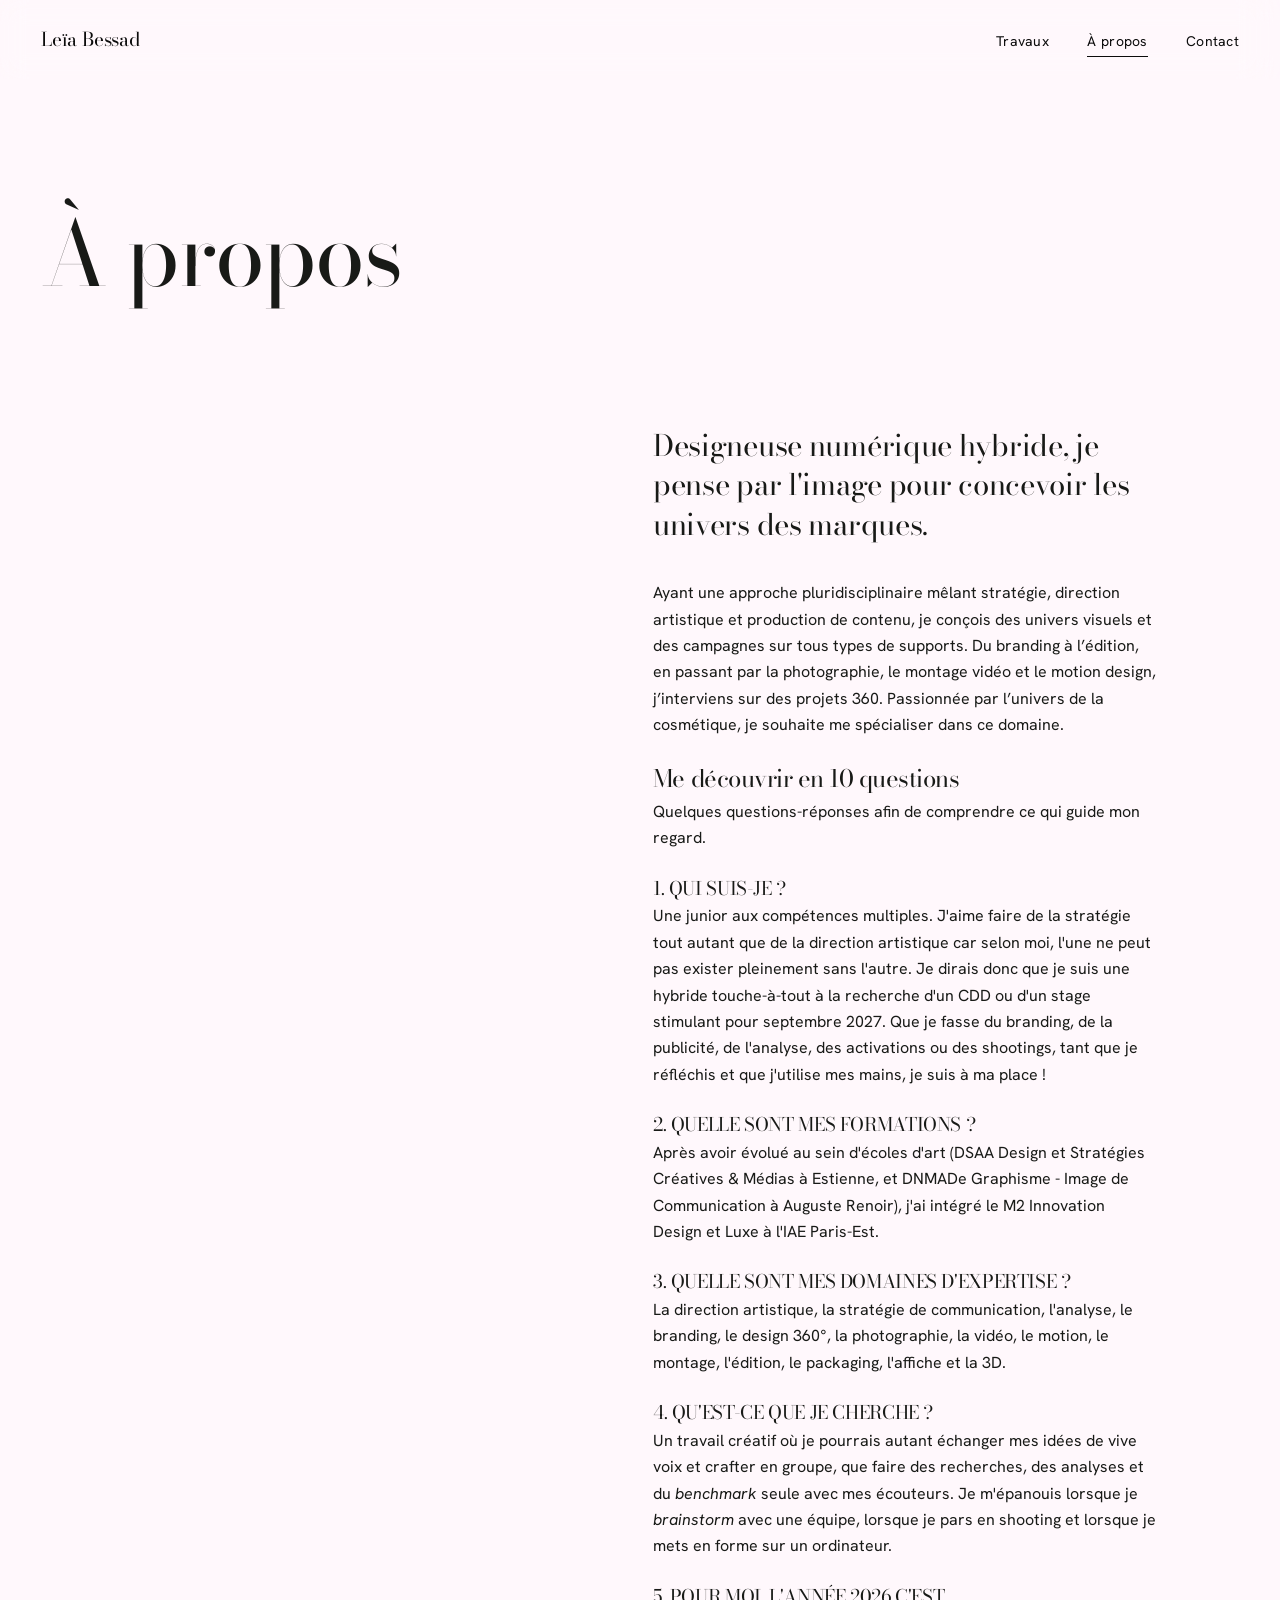
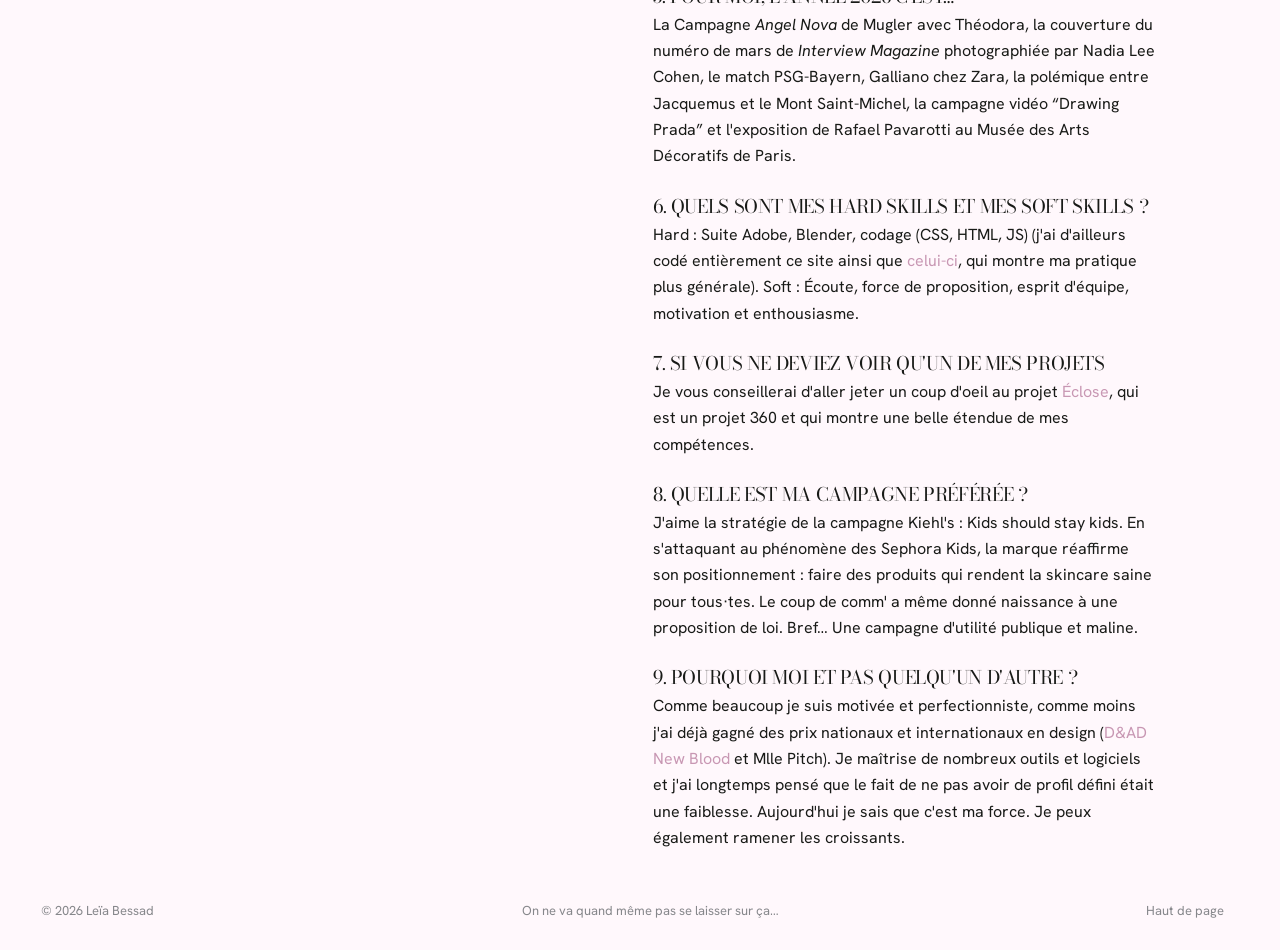
==== a-propos.html @ b6fd4391 "Create a-propos.html" ====
<!doctype html><html lang="fr"><head><meta charset="utf-8"><meta name="viewport" content="width=device-width,initial-scale=1">
    <link rel="preconnect" href="https://fonts.googleapis.com"><link rel="preconnect" href="https://fonts.gstatic.com" crossorigin>
<link href="https://fonts.googleapis.com/css2?family=Bodoni+Moda:ital,opsz,wght@0,6..96,400;1,6..96,400&family=Hanken+Grotesk:wght@300;400;500&display=swap" rel="stylesheet"><link rel="stylesheet" href="css/style.css">
<title>À propos de moi</title></head>
<body data-page="about" id="top"><main>
<section class="wrap head"><h1><span class="line"><span>À propos</span></span></h1></section>
<section class="wrap split">
<div class="portrait"><img src="photos/leyo3leger.png" alt="Portrait" onerror="this.remove()"></div></div>
<div class="txt reveal-t">
<p>Designeuse numérique hybride, je pense par l'image pour concevoir les univers des marques.</p>
<p>Ayant une approche pluridisciplinaire mêlant stratégie, direction artistique et production de contenu, je conçois des univers visuels et des campagnes sur tous types de supports.
    Du branding à l’édition, en passant par la photographie, le montage vidéo et le motion design, j’interviens sur des projets 360.
    Passionnée par l’univers de la cosmétique, je souhaite me spécialiser dans ce domaine.</p>

    <section data-mode="accordeon">
        <div class="faq-head reveal-t"><h2>Me découvrir en 10 questions</h2><p>Quelques questions-réponses afin de comprendre ce qui guide mon regard.</p></div>
        <div class="qa reveal-t open">
        <h3 class="q">1. QUI SUIS-JE ?</h3>
        <p class="reponse">Une junior aux compétences multiples.
            J'aime faire de la stratégie tout autant que de la direction artistique car selon moi, l'une ne peut pas exister pleinement sans l'autre. Je dirais donc que je suis une hybride 
            touche-à-tout à la recherche d'un CDD ou d'un stage stimulant pour septembre 2027.
            Que je fasse du branding, de la publicité, de l'analyse, des activations ou des shootings, tant que je réfléchis et que j'utilise mes mains, je suis à ma place !</p>
        </div>

        <div class="qa reveal-t">
        <h3 class="q">2. QUELLE SONT MES FORMATIONS ?</h3>
        <p class="reponse">Après avoir évolué au sein d'écoles d'art (DSAA Design et Stratégies Créatives & Médias à Estienne, et DNMADe Graphisme -
            Image de Communication à Auguste Renoir), j'ai intégré le M2 Innovation Design et Luxe à l'IAE Paris-Est.</p>
        </div>

        <div class="qa reveal-t">
            <h3 class="q">3. QUELLE SONT MES DOMAINES D'EXPERTISE ?</h3>
            <p class="reponse">La direction artistique, la stratégie de communication, l'analyse, le branding, le design 360°, 
                la photographie, la vidéo, le motion, le montage, l'édition, le packaging, l'affiche et la 3D.</p>
            </div>



        <div class="qa reveal-t">
            <h3 class="q">4. QU'EST-CE QUE JE CHERCHE ?</h3>
            <p class="reponse">Un travail créatif où je pourrais autant échanger mes idées de vive voix et crafter en groupe, 
                que faire des recherches, des analyses et du <i>benchmark</i> seule avec mes écouteurs. Je m'épanouis lorsque je <i>brainstorm</i> avec une équipe, 
                lorsque je pars en shooting et lorsque je mets en forme sur un ordinateur.</p>
            </div>

         <div class="qa reveal-t">
             <h3 class="q">5. POUR MOI, L'ANNÉE 2026 C'EST…</h3>
             <p class="reponse">La Campagne <i>Angel Nova</i> de Mugler avec Théodora, la couverture du numéro 
                de mars de <i>Interview Magazine</i> photographiée par Nadia Lee Cohen, le match PSG-Bayern, Galliano chez Zara, la polémique entre 
                Jacquemus et le Mont Saint-Michel, la campagne vidéo “Drawing Prada” et l'exposition de Rafael Pavarotti au Musée des Arts Décoratifs de Paris.</p>
             </div>

        <div class="qa reveal-t">
            <h3 class="q">6. QUELS SONT MES HARD SKILLS ET MES SOFT SKILLS ?</h3>
            <p class="reponse">Hard : Suite Adobe, Blender, codage (CSS, HTML, JS) (j'ai d'ailleurs codé entièrement ce site ainsi que 
                 <a href="https://leiabessad.github.io/leiaportfolio.github.io/index.html" target="_blank">celui-ci</a>, qui montre ma pratique plus générale).
                 Soft : Écoute, force de proposition, esprit d'équipe, motivation et enthousiasme.</p>
            </div>

            <div class="qa reveal-t">
                <h3 class="q">7. SI VOUS NE DEVIEZ VOIR QU'UN DE MES PROJETS</h3>
                <p class="reponse">Je vous conseillerai d'aller jeter un coup d'oeil au projet
                     <a href="https://leiabessad.github.io/portfolio.github.io/projet-eclose.html" target="_blank">Éclose</a>, qui est un projet
                      360 et qui montre une belle étendue de mes compétences.</p>
                </div>

            <div class="qa reveal-t">
                 <h3 class="q">8. QUELLE EST MA CAMPAGNE PRÉFÉRÉE ?</h3>
                 <p class="reponse">J'aime la stratégie de la campagne Kiehl's : Kids should stay kids.
                    En s'attaquant au phénomène des Sephora Kids, la marque réaffirme son positionnement : faire des produits qui rendent la skincare saine pour tous·tes.
                    Le coup de comm' a même donné naissance à une proposition de loi. Bref… Une campagne d'utilité publique et maline.</p>
                 </div>

             <div class="qa reveal-t">
                <h3 class="q">9. POURQUOI MOI ET PAS QUELQU'UN D'AUTRE ?</h3>
                   <p class="reponse">Comme beaucoup je suis motivée et perfectionniste, comme moins j'ai déjà gagné des prix nationaux et internationaux en design
                     (<a href="https://www.dandad.org/work/new-blood-archive/aint-your-mayo" target="_blank">D&AD New Blood</a> et Mlle Pitch). Je maîtrise
                    de nombreux outils et logiciels et j'ai longtemps pensé que le fait de ne pas avoir de profil défini était une faiblesse. Aujourd'hui 
                    je sais que c'est ma force. Je peux également ramener les croissants.</p>
                </div>

                


    

        

</div></section>

<!-- ===== ME DÉCOUVRIR EN 10 QUESTIONS =====
 - data-mode="liste"     : toutes les réponses sont visibles tout de suite
 - data-mode="accordeon" : on clique sur une question pour afficher sa réponse
   (change juste ce mot pour comparer les deux)
 - Pour chaque question : modifie le texte entre <h3 class="q"> et </h3>, puis la réponse entre <div class="a"> et </div>.
 - La numérotation 01, 02, 03... est automatique. Pour AJOUTER une question : copie un bloc <div class="qa reveal-t"> ... </div> entier.
   Pour en SUPPRIMER une : supprime le bloc entier.
 - En mode accordéon, ajoute la classe open pour qu'une question soit ouverte dès l'arrivée : <div class="qa reveal-t open"> -->


</section>
</main>
<script src="js/main.js"></script></body></html>
---- css/style.css ----
:root{--bg:#fff8fc;--ink:#181a17;--mute:#86878b;--gold:#c897b3b6;--line:rgba(23,24,26,.15);--ease:cubic-bezier(.76,0,.24,1);--out:cubic-bezier(.16,1,.3,1);--pad:clamp(20px,3.2vw,52px);--serif:'Bodoni Moda','Didot',serif;--sans:'Hanken Grotesk',system-ui,sans-serif}
*{box-sizing:border-box;margin:0;padding:0}
html{-webkit-text-size-adjust:100%}
body{background:var(--bg);color:var(--ink);font:400 16px/1.65 var(--sans);-webkit-font-smoothing:antialiased;overflow-x:hidden}
a{color:inherit;text-decoration:none}img{display:block;width:100%;height:100%;object-fit:cover}
::selection{background:var(--gold);color:#fff}
:focus-visible{outline:1px solid var(--gold);outline-offset:6px}
@media(pointer:fine){html,a,button{cursor:none}}

/* header */
/* header */
.top {
    position: fixed;
    inset: 0 0 auto;
    z-index: 50;
    display: flex;
    justify-content: space-between;
    align-items: baseline;
    padding: 24px var(--pad);

    color: #0c0c0c;

    /* Fond transparent + effet verre dépoli */
    background: rgba(255, 255, 255, 0.03);
    backdrop-filter: blur(12px);
    -webkit-backdrop-filter: blur(12px);

    /* Suppression du mode de fusion */
    mix-blend-mode: normal;

    pointer-events: none;
    transition: transform .8s var(--out), padding .7s var(--out);
}
.top.scrolled{padding-top:14px;padding-bottom:14px}
.top.hide{transform:translateY(-110%)}
.top::before,.top .bar{position:absolute;left:var(--pad);bottom:0;height:1px;width:calc(100% - 2*var(--pad));background:currentColor}
.top::before{content:"";opacity:0;transition:opacity .6s}
.top.scrolled::before{opacity:.22}
.top .bar{transform:scaleX(var(--p,0));transform-origin:left;opacity:0;transition:opacity .6s}
.top.scrolled .bar{opacity:.9}
.top a{pointer-events:auto;font-size:14px;letter-spacing:.02em;position:relative;display:inline-block}
.top .logo{display:inline-flex;align-items:baseline;font-family:var(--serif);font-size:19px;letter-spacing:-.01em}
.top .logo em{display:inline-flex;align-items:center;margin-left:18px;font:400 12px var(--sans);letter-spacing:.04em;opacity:.6;transition:opacity .5s}
.top .logo em::before{content:"";width:22px;height:1px;margin-right:12px;background:currentColor;transition:width .8s var(--out)}
.top .logo:hover em{opacity:1}.top .logo:hover em::before{width:46px}
.top nav{display:flex;gap:clamp(20px,3vw,44px)}
.top nav a::after{content:"";position:absolute;left:0;right:0;bottom:-4px;height:1px;background:currentColor;transform:scaleX(0);transform-origin:right;transition:transform .6s var(--out)}
.top nav a:hover::after,.top nav a.on::after{transform:scaleX(1);transform-origin:left;}
@media(max-width:820px){.top .logo em{display:none}}

/* cursor + curtain */
.cursor{position:fixed;left:0;top:0;z-index:90;pointer-events:none;opacity:0;transition:opacity .4s}
.cursor.vis{opacity:1}
.cursor span{position:absolute;left:0;top:0;width:8px;height:8px;margin:-4px 0 0 -4px;border-radius:50%;background:#fff;mix-blend-mode:normal;display:grid;place-items:center;font-size:12px;color:var(--ink);transition:width .5s var(--out),height .5s var(--out),margin .5s var(--out),background .3s}
.cursor{mix-blend-mode:difference}
.cursor.link span{width:34px;height:34px;margin:-17px 0 0 -17px;background:transparent;box-shadow:inset 0 0 0 1px #fff}
.cursor.big span{width:96px;height:96px;margin:-48px 0 0 -48px;background:var(--bg);font-size:0}
.cursor.big{mix-blend-mode:normal}
.cursor.big span::after{content:attr(data-l);font-size:13px;color:var(--ink)}
@media(pointer:coarse){.cursor{display:none}}
.curtain{position:fixed;inset:0;z-index:100;background:#efd6e0;transform:translateY(100%);pointer-events:none;animation:cIn 1s var(--ease) .05s forwards}
.leave .curtain{animation:cOut .65s var(--ease) forwards;pointer-events:all}
@keyframes cIn{from{transform:translateY(0)}to{transform:translateY(-100%)}}
@keyframes cOut{from{transform:translateY(100%)}to{transform:translateY(0)}}


.reponse a{color: #c897b3;}


/* type */
.serif,h1,h2,h3{font-family:var(--serif);font-weight:400;letter-spacing:-.02em}
.line{display:block;overflow:hidden;padding-bottom:.08em}
.line>span{display:block;transform:translateY(108%);animation:up 1.3s var(--out) forwards;animation-delay:calc(var(--i,0)*.12s + .75s)}
@keyframes up{to{transform:none}}
.mute{color:var(--mute)}
.small{font-size:14px}

/* hero */
.hero{min-height:100svh;padding:0 var(--pad) clamp(28px,5vh,56px);display:flex;flex-direction:column;justify-content:flex-end}
.hero h1{font-size:clamp(46px,9.4vw,160px);line-height:.96}
.hero .foot{display:flex;justify-content:space-between;align-items:flex-end;gap:32px;margin-top:clamp(28px,6vh,64px);padding-top:20px;border-top:1px solid var(--line)}
.hero .foot p{max-width:34ch;font-size:15px;color:var(--mute)}
.hero .foot a{font-size:14px;position:relative;padding-bottom:3px;display:inline-block}
.fade{opacity:0;animation:fade 1.4s var(--out) 1.6s forwards}
@keyframes fade{to{opacity:1}}

/* work grid */
.work{padding:clamp(80px,14vh,160px) var(--pad) 0;display:grid;grid-template-columns:repeat(12,1fr);column-gap:var(--pad);row-gap:clamp(56px,10vh,120px)}
.card{display:block}
.card:nth-child(4n+1){grid-column:1/8}.card:nth-child(4n+1) .media{aspect-ratio:3/2}
.card:nth-child(4n+2){grid-column:9/13;margin-top:22vh}.card:nth-child(4n+2) .media{aspect-ratio:3/4}
.card:nth-child(4n+3){grid-column:2/7}.card:nth-child(4n+3) .media{aspect-ratio:3/4}
.card:nth-child(4n+4){grid-column:7/13;margin-top:10px}.card:nth-child(4n+4) .media{aspect-ratio:16/11}
.card:nth-child(5){grid-column:8/13;margin-top:10px}.card:nth-child(5) .media{aspect-ratio:3/4}

.card .meta{display:flex;justify-content:space-between;align-items:baseline;gap:16px;margin-top:18px;position:relative;padding-bottom:14px}
.card .meta::after{content:"";position:absolute;left:0;right:0;bottom:0;height:1px;background:var(--line)}
.card .meta::before{content:"";position:absolute;left:0;right:0;bottom:0;height:1px;background:var(--gold);transform:scaleX(0);transform-origin:left;transition:transform .9s var(--out);z-index:1}
.card:hover .meta::before{transform:scaleX(1)}
.card h3{font-size: 24px;;line-height:1.15}
.card .meta span{font-size:13px;color:#c897b3;white-space:nowrap;font-style: italic;}



.media{position:relative;overflow:hidden;background:linear-gradient(135deg,var(--a,#d8d6d2),var(--b,#bdbab4))}
.js .media{clip-path:inset(0 0 100% 0);transition:clip-path 1.3s var(--out)}
.js .media.in{clip-path:inset(0)}
.media img{position:absolute;inset:0;transform:scale(1.22);transition:transform 1.8s var(--out)}
.media.in img{transform:none}
.card:hover .media.in img{transform:scale(1.045);transition-duration:1.2s}

/* page */
main{padding-top:clamp(120px,20vh,200px)}
.wrap{padding:0 var(--pad)}
.head h1{font-size:90px;}
.facts{display:grid;grid-template-columns:repeat(4,1fr);gap:var(--pad);margin-top:clamp(40px,8vh,88px);padding-top:20px;border-top:1px solid var(--line)}
.facts dt{font-size:13px;color:var(--mute)}.facts dd{font-size:15px}
.lede{max-width:46ch;margin:clamp(48px,10vh,110px) 0 clamp(56px,10vh,120px) 33.3%;font-family:var(--serif);font-size:clamp(20px,2vw,28px);line-height:1.45;letter-spacing:-.01em}
.gallery{display:grid;grid-template-columns:repeat(12,1fr);gap:var(--pad)}
.g-full{grid-column:1/-1}.g-wide{grid-column:2/12}.g-half{grid-column:span 6}
.next{display:block;margin-top:clamp(90px,16vh,200px);padding:clamp(60px,12vh,140px) var(--pad);border-top:1px solid var(--line)}
.next small{font-size:13px;color:var(--mute)}
.next h2{font-size:18px;line-height:1;margin-top:10px;transition:transform 1s var(--out)}
.next:hover h2{transform:translateX(1.2vw)}

/* about / contact */
.split{display:grid;grid-template-columns:repeat(12,1fr);gap:var(--pad);margin-top:clamp(56px,10vh,120px)}
.split .portrait{grid-column:1/6;aspect-ratio:4/5;position:sticky;top:90px;align-self:start}
.split .txt{grid-column:7/13}
.txt p{margin-bottom:1.3em;max-width:56ch}
.txt p:first-child{font-family:var(--serif);font-size:clamp(22px,2.3vw,34px);line-height:1.35;letter-spacing:-.01em;max-width:28ch;margin-bottom:1.2em}
.list{margin-top:clamp(40px,8vh,90px)}
.list h2{font-size:15px;font-family:var(--sans);letter-spacing:0;color:var(--mute);font-weight:400;margin-bottom:10px}
.list li{list-style:none;padding:13px 0;border-top:1px solid var(--line);font-family:var(--serif);font-size:clamp(20px,1.8vw,26px)}
.list li:last-child{border-bottom:1px solid var(--line)}
.mail{display:inline-block;font-family:var(--serif);font-size:clamp(30px,7vw,120px);line-height:1.1;letter-spacing:-.02em;margin-top:clamp(40px,8vh,90px);position:relative;word-break:break-word}
.mail::after{content:"";position:absolute;left:0;right:0;bottom:-.04em;height:1px;background:currentColor;transform:scaleX(0);transform-origin:right;transition:transform .9s var(--out)}
.mail:hover::after{transform:scaleX(1);transform-origin:left}
.links{display:flex;flex-wrap:wrap;gap:clamp(24px,5vw,72px);margin-top:clamp(48px,10vh,110px);padding-top:20px;border-top:1px solid var(--line)}
.links a{font-size:15px;position:relative;display:inline-block}

footer{display:flex;justify-content:space-between;gap:20px;padding:28px var(--pad);font-size:13px;color:var(--mute);}
.reveal-t{opacity:0;transform:translateY(18px);transition:opacity 1.2s var(--out),transform 1.2s var(--out)}
.reveal-t.in{opacity:1;transform:none}

@media(max-width:820px){
 .work{display:block}.card{margin:0 0 64px!important}
 .facts{grid-template-columns:1fr 1fr}.lede{margin-left:0}
 .g-wide,.g-half{grid-column:1/-1}
 .split .portrait,.split .txt{grid-column:1/-1;position:static}
 .hero .foot{flex-direction:column;align-items:flex-start}
}
@media(prefers-reduced-motion:reduce){
 *{animation-duration:.01s!important;animation-delay:0s!important;transition-duration:.01s!important}
 .line>span{transform:none}.fade{opacity:1}.js .media{clip-path:none}.media img{transform:none}
}

.sr{position:absolute;width:1px;height:1px;overflow:hidden;clip:rect(0 0 0 0)}
html{scroll-behavior:smooth}
/* accueil : séquence de visuels */
.stage{flex:1;display:flex;flex-direction:column;align-items:center;justify-content:center;gap:18px;padding-top:clamp(70px,10vh,110px)}
.flash{position:relative;display:block}  /* largeur et hauteur calculées par le JS (quinconce) */
.flash .f{position:absolute;inset:0;background:linear-gradient(135deg,var(--a),var(--b));clip-path:inset(100% 0 0 0)}
.flash .f.on{clip-path:inset(0);transition:clip-path .42s var(--ease)}
.flash .f img{position:absolute;inset:0;transform:scale(1.18);transition:transform 1.8s var(--out)}
.flash .f.on img{transform:none}
.hero .foot{width:100%}
html{scrollbar-gutter:stable}
/* intro : la couverture se lève, la pile d'images monte plus vite que la page */
.intro{overflow:hidden}
.intro .hero{position:fixed;inset:0;z-index:40;background:var(--bg);transition:transform 1.4s var(--ease);will-change:transform}
.intro .hero .stage{transition:transform 1.4s cubic-bezier(.65,0,.2,1)}
.intro .hero.up{transform:translateY(-100%)}
.intro .hero.up .stage{transform:translateY(-34vh)}
.intro .work{transform:translateY(14vh);transition:transform 1.4s var(--ease)}
.intro.lifting .work{transform:none}
.g-full .media{aspect-ratio:16/9}.g-wide .media{aspect-ratio:3/2}.g-half .media{aspect-ratio:4/5}

/* apparition des projets sur l'accueil : fondu lent, léger glissement, puis le titre */
:root{--soft:cubic-bezier(.45,.05,.25,1)}
.js .work .media{clip-path:none;opacity:0;transform:translateY(56px);transition:opacity 1.6s var(--soft),transform 2.8s var(--out)}
.js .work .media.in{opacity:1;transform:none}
.work .media img{transform:scale(1.14);transition:transform 2.4s var(--out)}
.work .media.in img{transform:none}
.js .work .meta{opacity:0;transform:translateY(16px);transition:opacity 2s var(--soft) .7s,transform 2s var(--out) .7s}
.js .work .media.in+.meta{opacity:1;transform:none}


/* projets : précédent à gauche, suivant à droite */
.pager{display:flex;justify-content:space-between;align-items:flex-start;gap:var(--pad);margin-top:clamp(90px,16vh,200px);padding:clamp(40px,8vh,90px) var(--pad);border-top:1px solid var(--line)}
.pager a{display:block}
.pager small{display:block;font-size:13px;color:var(--mute)}
.pager h2{font-size:18px;line-height:1.1;margin-top:8px;transition:transform 1s var(--out)}
.pager .prev:hover h2{transform:translateX(-.8vw)}
.pager .nxt{margin-left:auto;text-align:right}
.pager .nxt:hover h2{transform:translateX(.8vw)}


/* aperçu du projet au survol de précédent / suivant */
.peek{position:fixed;left:0;top:0;z-index:80;width:clamp(100px,12vw,200px);aspect-ratio:4/5;overflow:hidden;pointer-events:none;opacity:0;clip-path:inset(100% 0 0 0);transition:opacity .5s var(--out),clip-path .8s var(--out);background:linear-gradient(135deg,var(--a,#f2cce3),var(--b,#d9bcd0))}
.peek.on{opacity:1;clip-path:inset(0)}
.peek img{position:absolute;inset:0;transform:scale(1.25);transition:transform 1.4s var(--out)}
.peek.on img{transform:none}


/* ===== PAGES PROJETS : galerie plus aérée et apparition en fondu =====
   Les tailles possibles pour chaque bloc de la galerie (class="g-...") :
   g-full  : pleine largeur
   g-wide  : large, une colonne vide de chaque côté
   g-half  : deux images côte à côte, une colonne vide de chaque côté (la 2e est légèrement plus basse)
   g-left  : une image seule, placée à gauche      g-right : une image seule, placée à droite */
.gallery{row-gap:clamp(56px,12vh,150px)}
.g-left .media,.g-right .media{aspect-ratio:4/5}
@media(min-width:821px){
  .g-left{grid-column:2/7}
  .g-right{grid-column:7/12}
  .g-half{grid-column:span 5}
  .g-half:nth-child(odd of .g-half){grid-column:2/7}
  .g-half:nth-child(even of .g-half){grid-column:7/12;margin-top:clamp(40px,12vh,140px)}
}
@media(max-width:820px){.g-left,.g-right{grid-column:1/-1}}

/* apparition des images : même fondu lent que sur l'accueil */
.js .gallery .media{clip-path:none;opacity:0;transform:translateY(48px);transition:opacity 2.4s var(--soft),transform 2.6s var(--out)}
.js .gallery .media.in{opacity:1;transform:none}
.gallery .media img{transform:scale(1.12);transition:transform 3.2s var(--out)}
.gallery .media.in img{transform:none}
.gallery .media.in:hover img{transform:scale(1.03);transition-duration:1.6s}
.gallery .g-half:nth-child(even of .g-half) .media{transition-delay:.3s}   /* la 2e image d'une paire arrive un peu après la 1re */
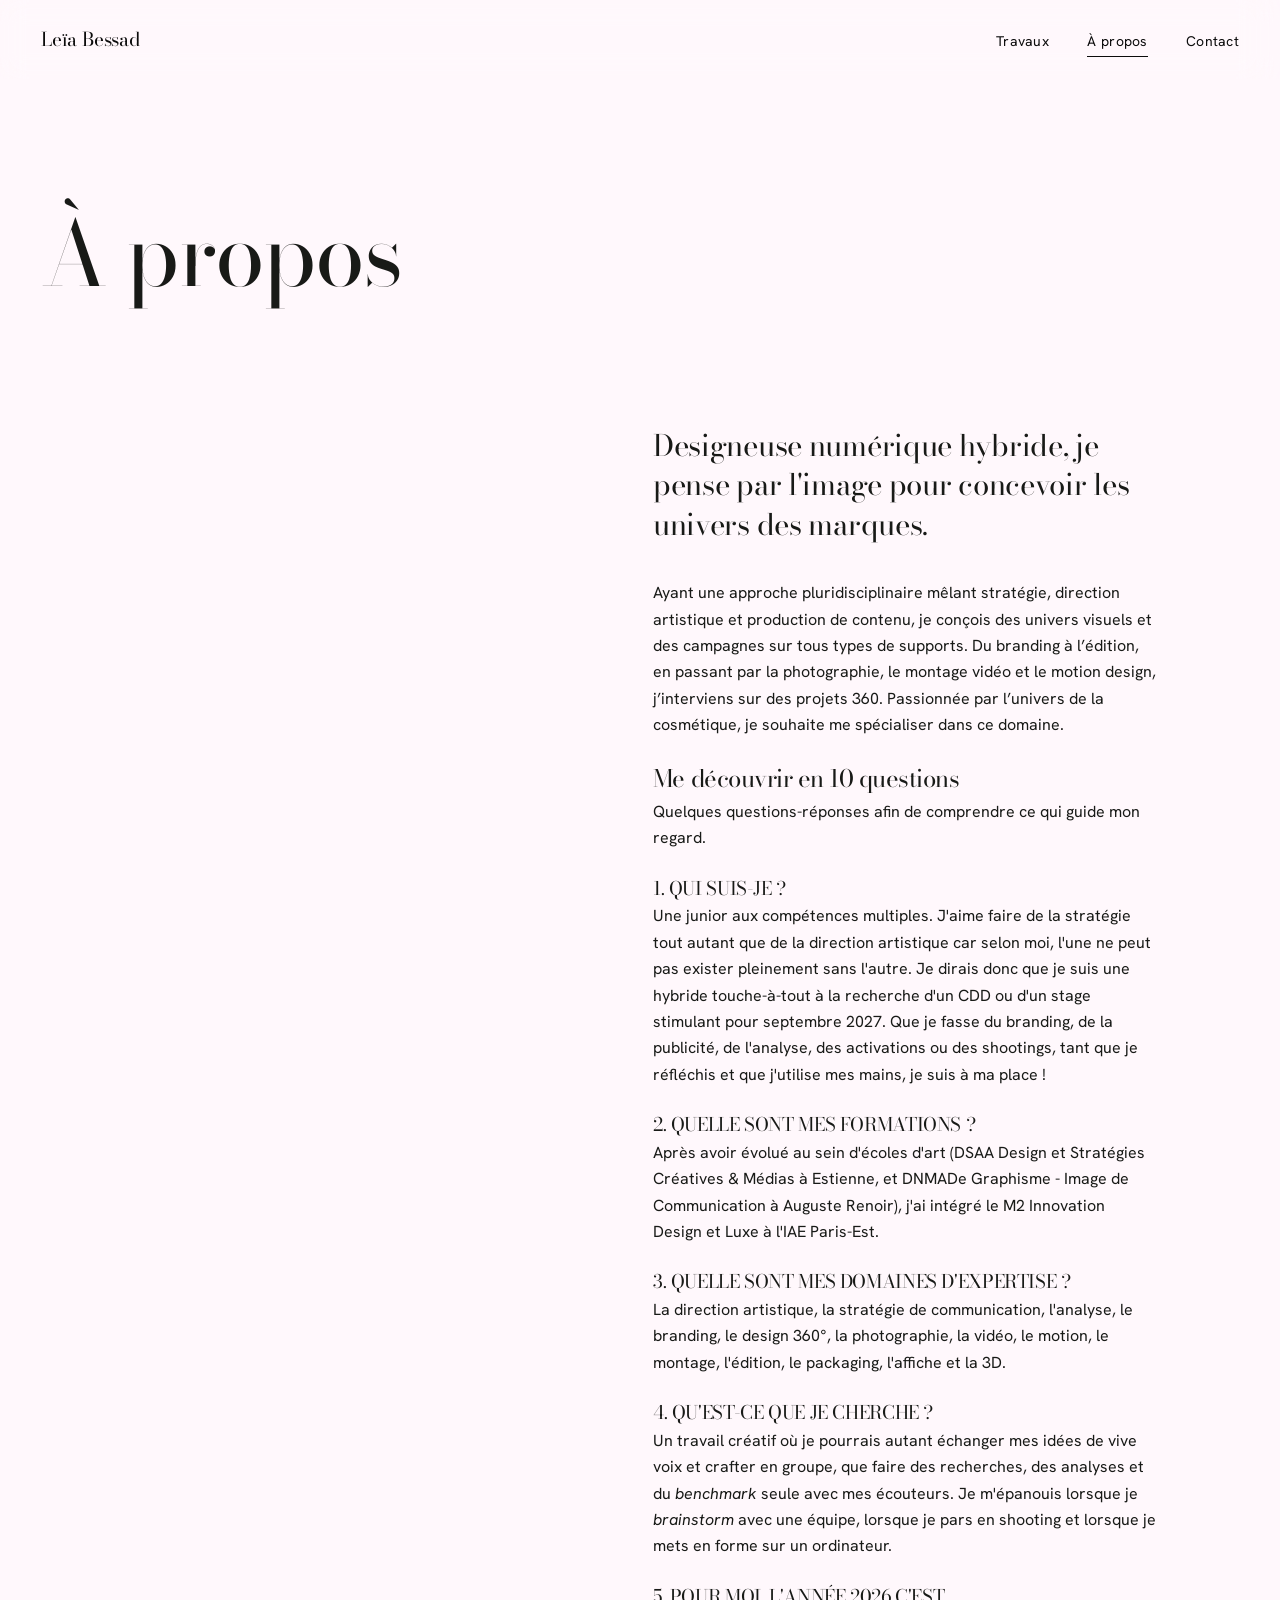
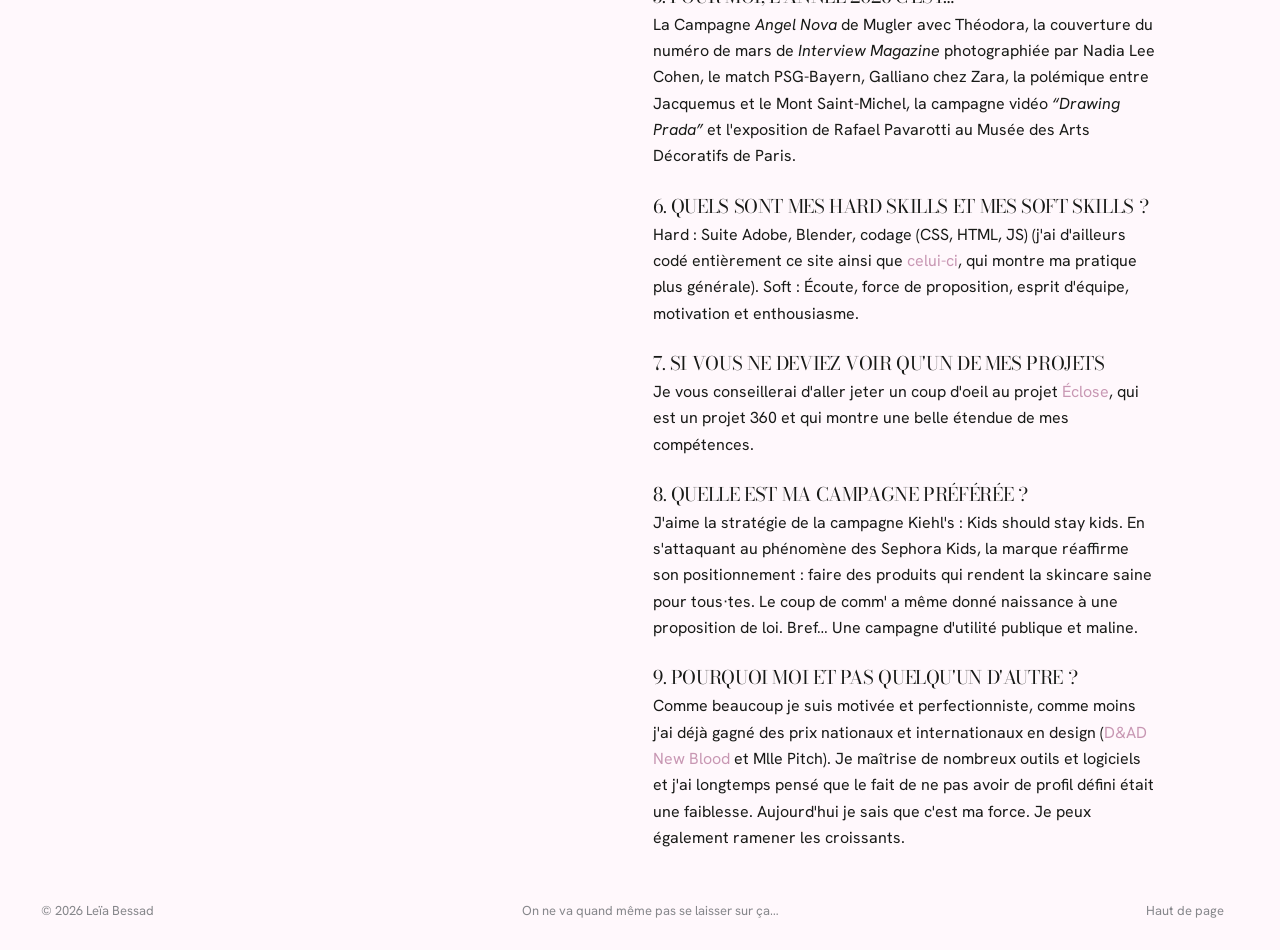
==== commit 815b25bb: "Update a-propos.html" ====
--- a/a-propos.html
+++ b/a-propos.html
@@ -12,9 +12,9 @@
     Du branding à l’édition, en passant par la photographie, le montage vidéo et le motion design, j’interviens sur des projets 360.
     Passionnée par l’univers de la cosmétique, je souhaite me spécialiser dans ce domaine.</p>
 
-    <section data-mode="accordeon">
+    <section data-mode="liste">
         <div class="faq-head reveal-t"><h2>Me découvrir en 10 questions</h2><p>Quelques questions-réponses afin de comprendre ce qui guide mon regard.</p></div>
-        <div class="qa reveal-t open">
+        <div class="qa reveal-t">
         <h3 class="q">1. QUI SUIS-JE ?</h3>
         <p class="reponse">Une junior aux compétences multiples.
             J'aime faire de la stratégie tout autant que de la direction artistique car selon moi, l'une ne peut pas exister pleinement sans l'autre. Je dirais donc que je suis une hybride 
@@ -47,7 +47,7 @@
              <h3 class="q">5. POUR MOI, L'ANNÉE 2026 C'EST…</h3>
              <p class="reponse">La Campagne <i>Angel Nova</i> de Mugler avec Théodora, la couverture du numéro 
                 de mars de <i>Interview Magazine</i> photographiée par Nadia Lee Cohen, le match PSG-Bayern, Galliano chez Zara, la polémique entre 
-                Jacquemus et le Mont Saint-Michel, la campagne vidéo “Drawing Prada” et l'exposition de Rafael Pavarotti au Musée des Arts Décoratifs de Paris.</p>
+                Jacquemus et le Mont Saint-Michel, la campagne vidéo <i>“Drawing Prada”</i> et l'exposition de Rafael Pavarotti au Musée des Arts Décoratifs de Paris.</p>
              </div>
 
         <div class="qa reveal-t">
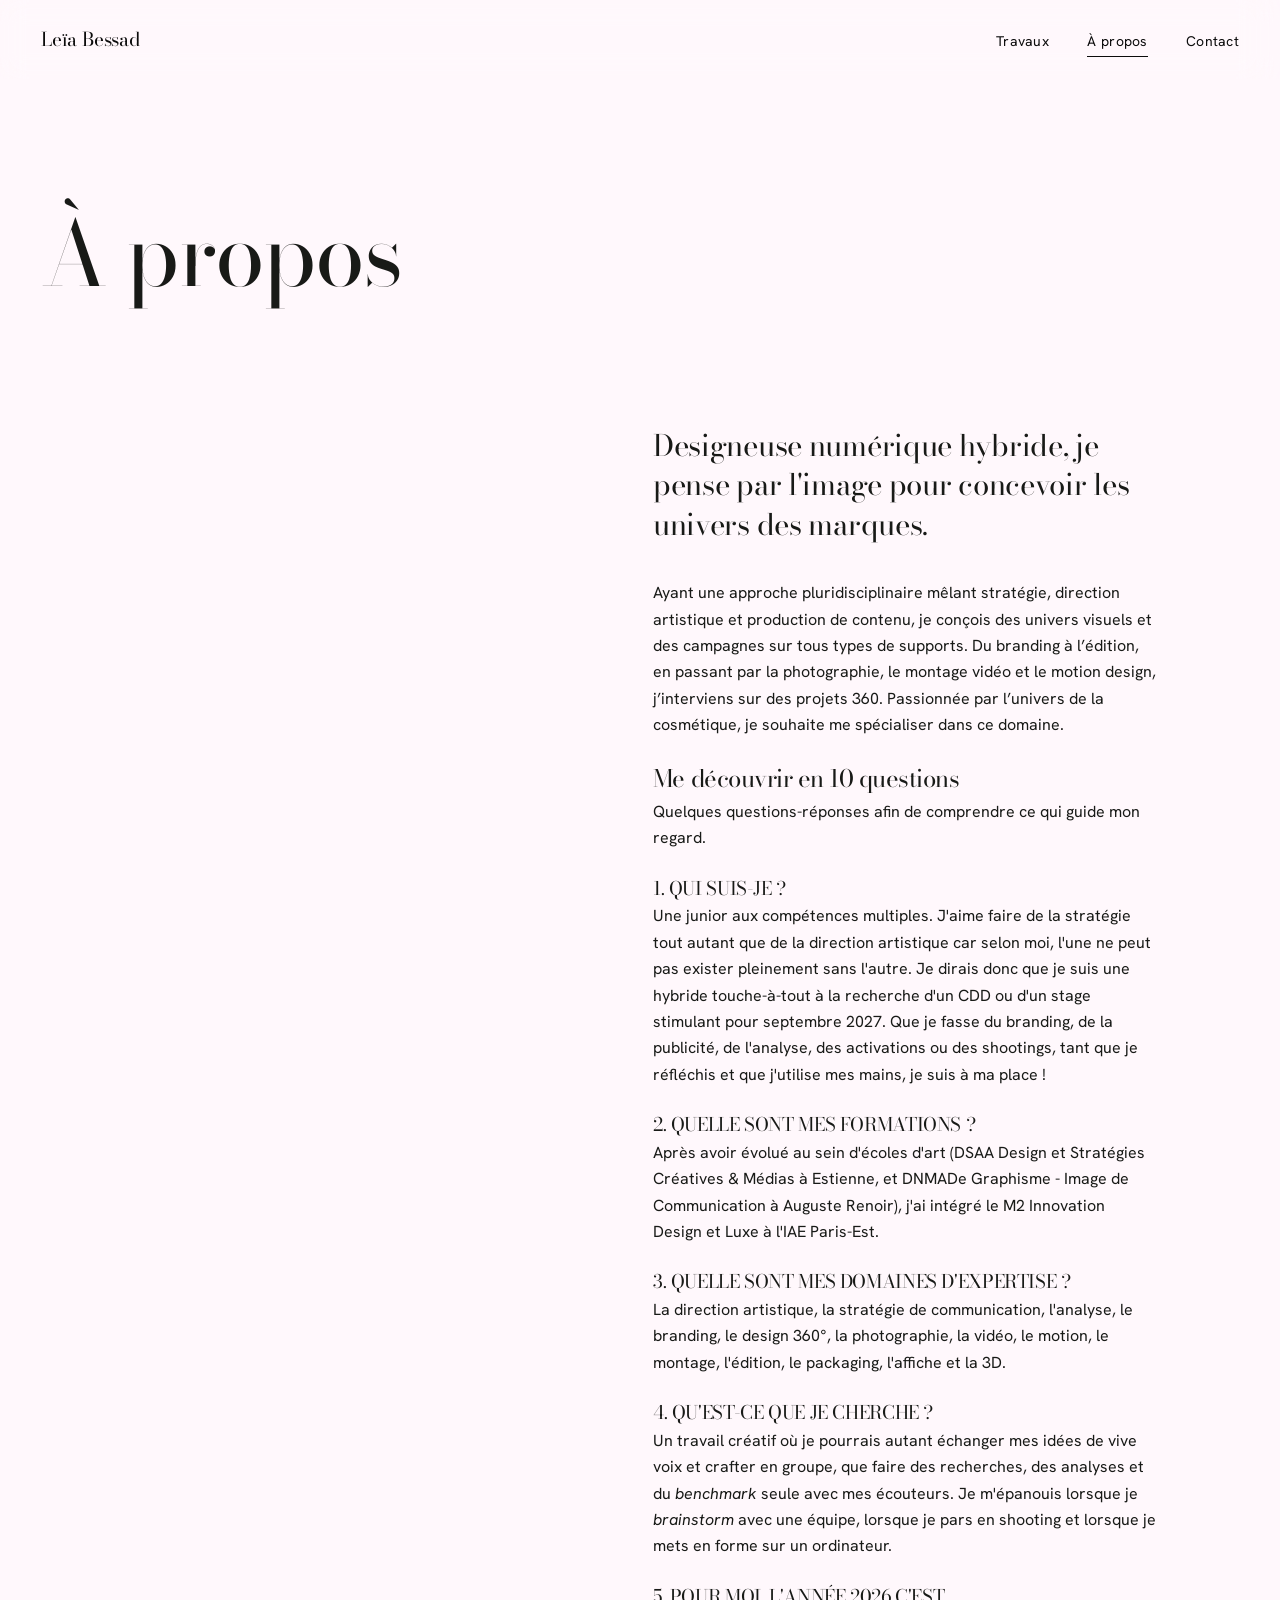
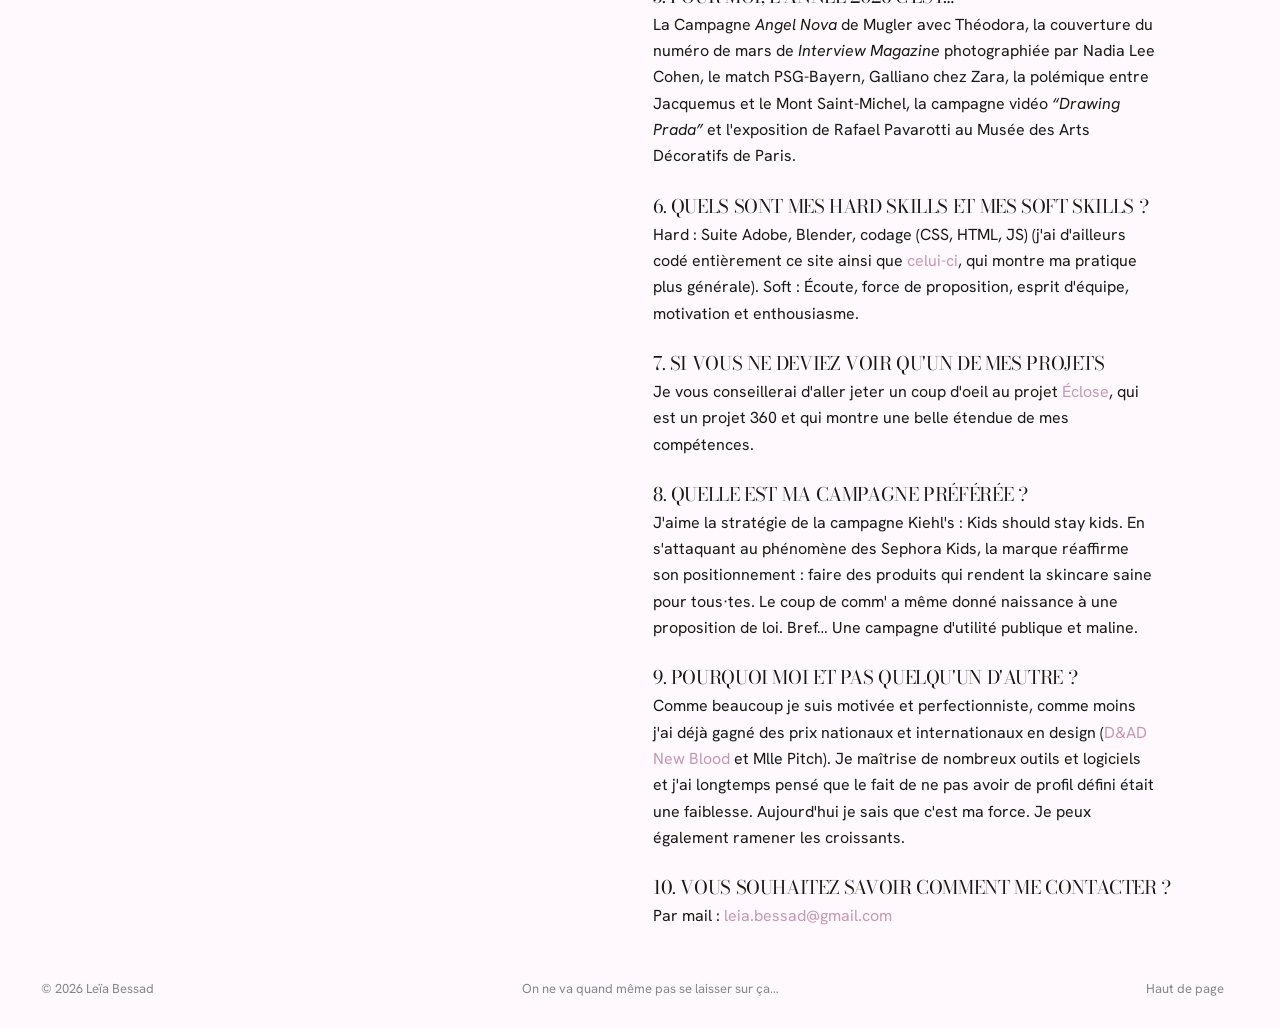
==== commit 8a3590b2: "Add contact information section to a-propos.html" ====
--- a/a-propos.html
+++ b/a-propos.html
@@ -5,7 +5,7 @@
 <body data-page="about" id="top"><main>
 <section class="wrap head"><h1><span class="line"><span>À propos</span></span></h1></section>
 <section class="wrap split">
-<div class="portrait"><img src="photos/leyo3leger.png" alt="Portrait" onerror="this.remove()"></div></div>
+<div class="portrait"><img src="photos/photosapropos.png" alt="Portrait" onerror="this.remove()"></div></div>
 <div class="txt reveal-t">
 <p>Designeuse numérique hybride, je pense par l'image pour concevoir les univers des marques.</p>
 <p>Ayant une approche pluridisciplinaire mêlant stratégie, direction artistique et production de contenu, je conçois des univers visuels et des campagnes sur tous types de supports.
@@ -79,6 +79,11 @@
                     je sais que c'est ma force. Je peux également ramener les croissants.</p>
                 </div>
 
+        <div class="qa reveal-t">
+                <h3 class="q">10. VOUS SOUHAITEZ SAVOIR COMMENT ME CONTACTER ?</h3>
+                   <p class="reponse">Par mail : <a href="mailto:leia.bessad@gmail.com">leia.bessad@gmail.com</a></p>
+                </div>
+
                 
 
 
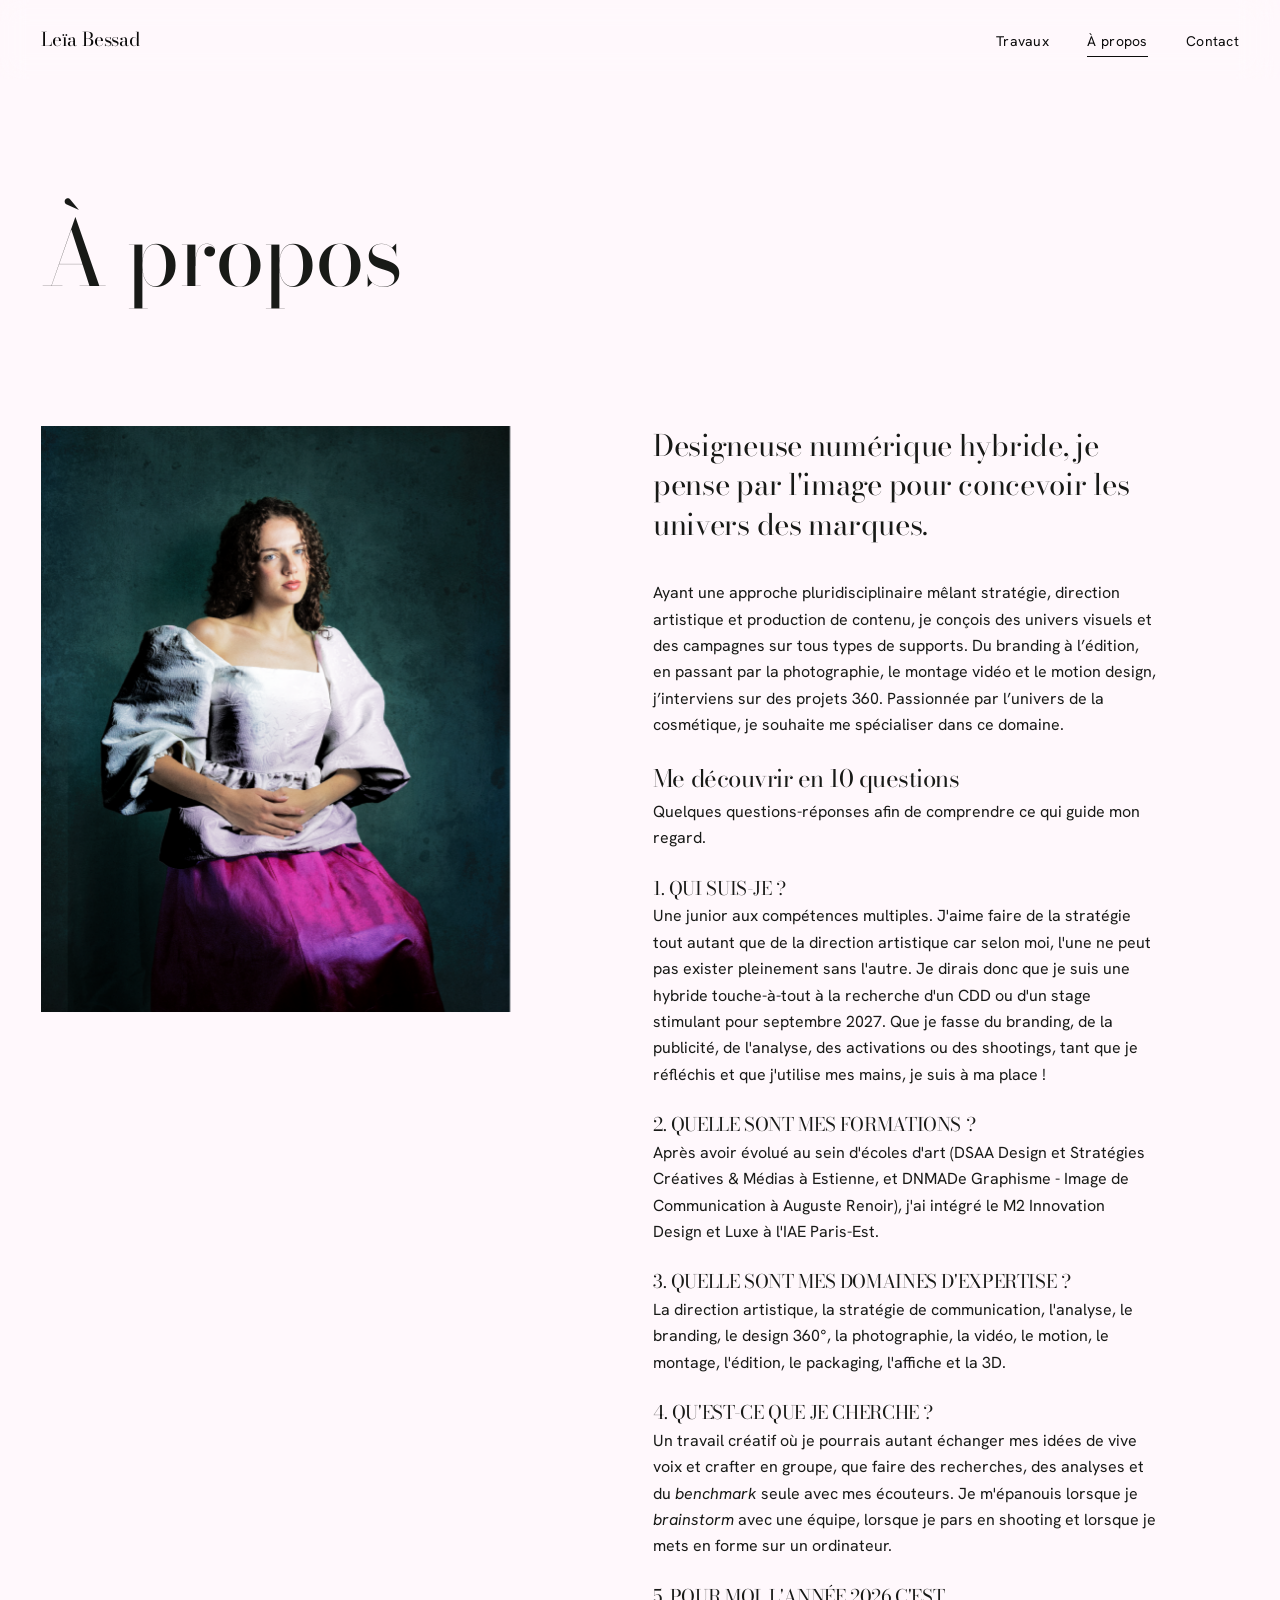
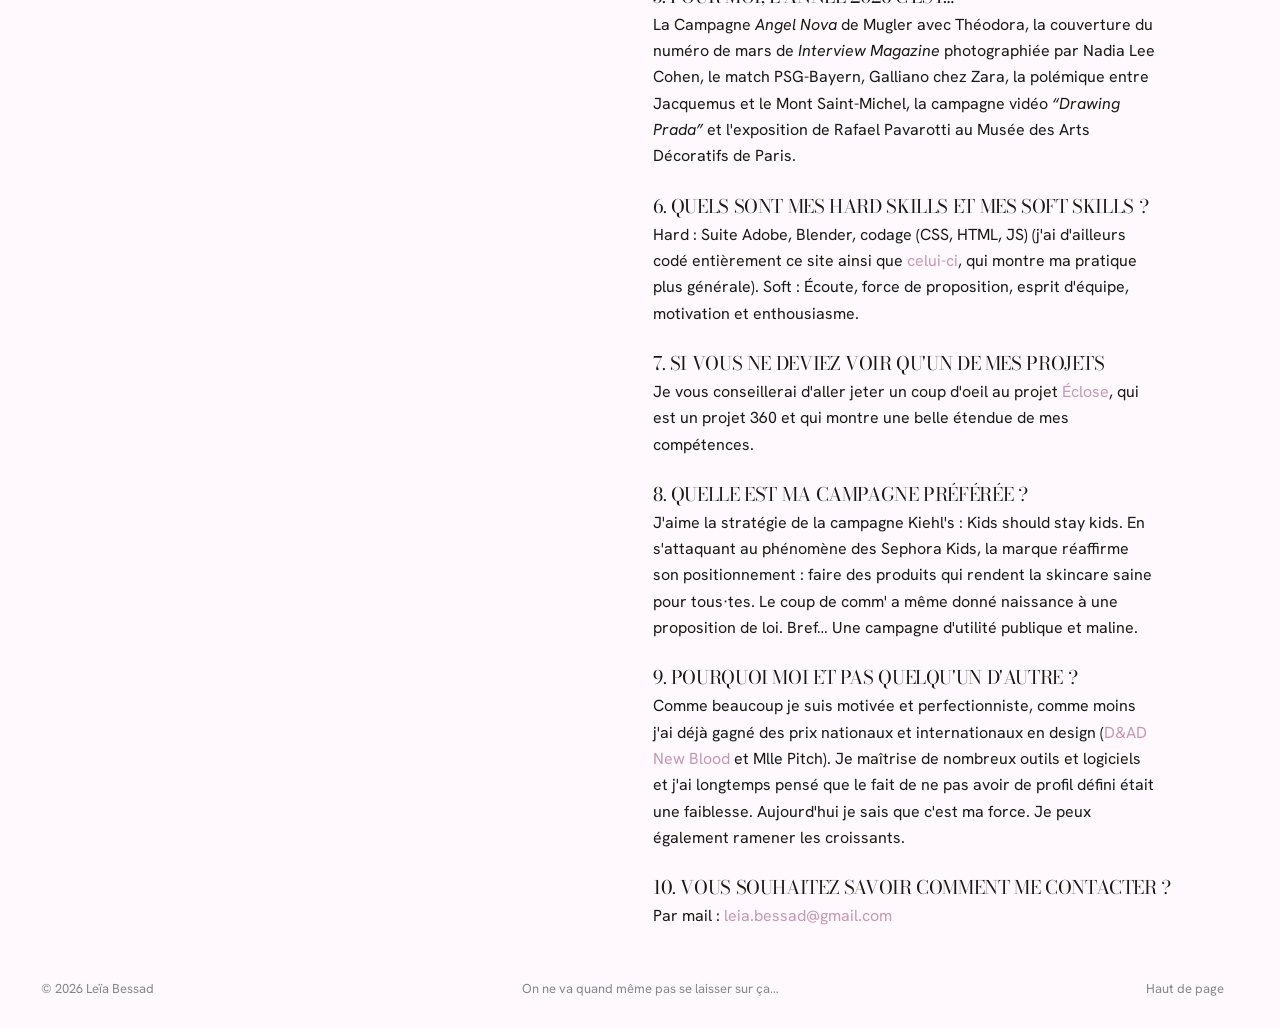
==== commit 6edeb542: "Update a-propos.html" ====
--- a/a-propos.html
+++ b/a-propos.html
@@ -5,7 +5,7 @@
 <body data-page="about" id="top"><main>
 <section class="wrap head"><h1><span class="line"><span>À propos</span></span></h1></section>
 <section class="wrap split">
-<div class="portrait"><img src="photos/photosapropos.png" alt="Portrait" onerror="this.remove()"></div></div>
+<div class="portrait"><img src="photos/photoapropos.png" alt="Portrait" onerror="this.remove()"></div></div>
 <div class="txt reveal-t">
 <p>Designeuse numérique hybride, je pense par l'image pour concevoir les univers des marques.</p>
 <p>Ayant une approche pluridisciplinaire mêlant stratégie, direction artistique et production de contenu, je conçois des univers visuels et des campagnes sur tous types de supports.
